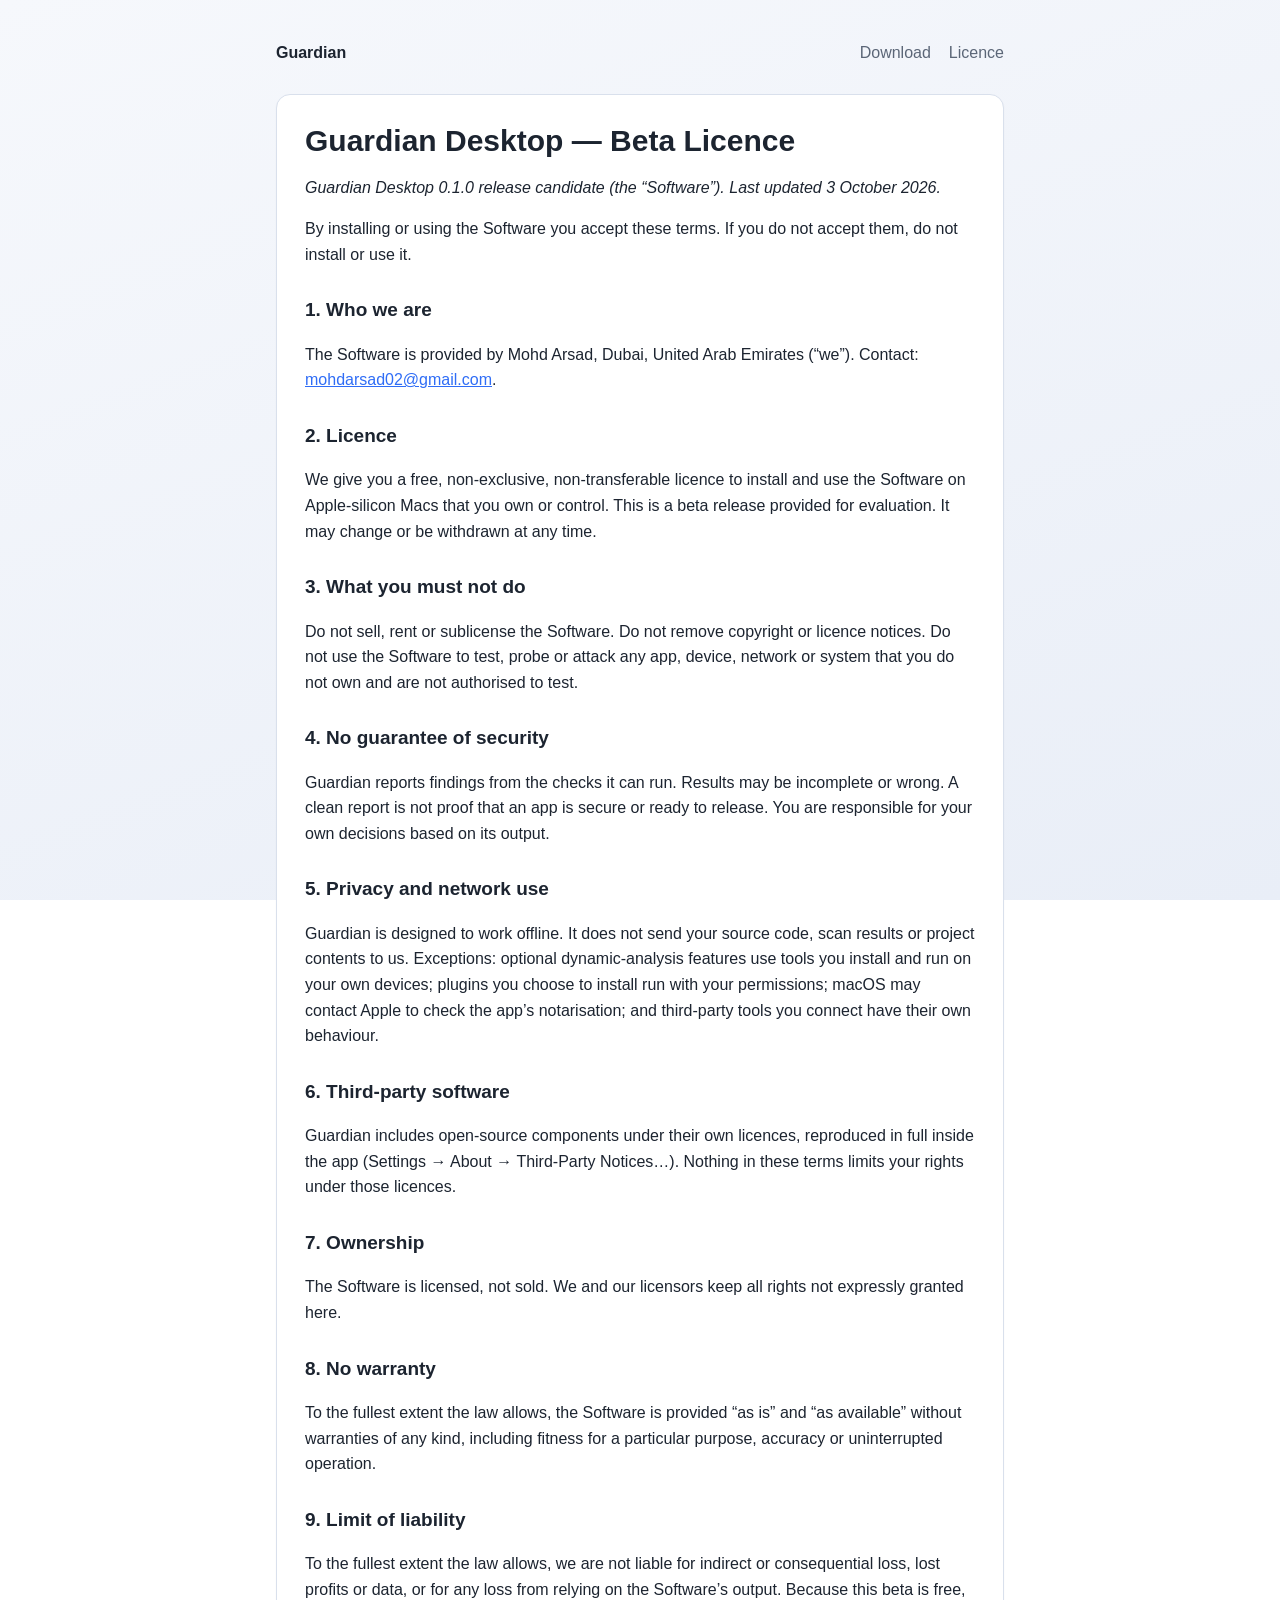
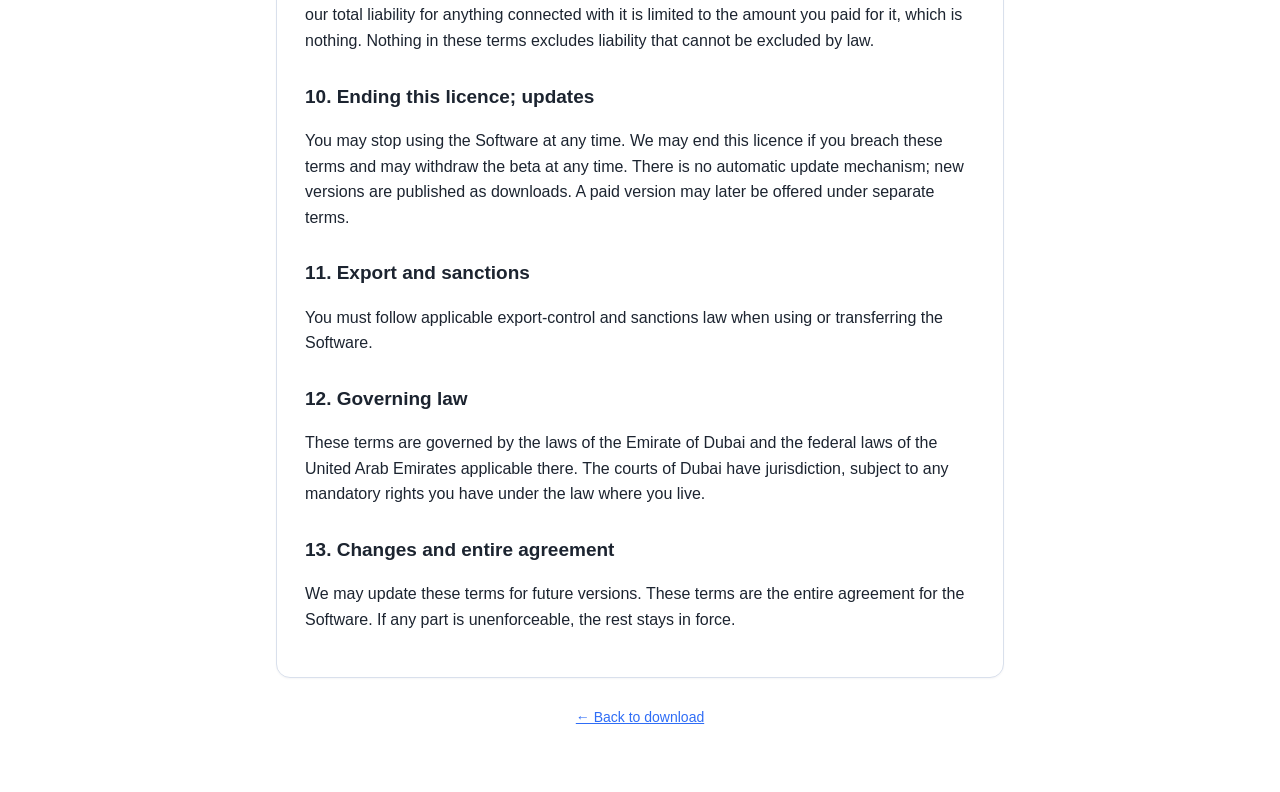
==== eula.html @ 235c5362 "Guardian 0.1.0rc1 free beta: download page, licence and DMG" ====
<!doctype html>
<html lang="en"><head><meta charset="utf-8"><meta name="viewport" content="width=device-width,initial-scale=1">
<title>Guardian Beta Licence</title>
<link rel="stylesheet" href="assets/style.css"></head><body><div class="wrap">
<header class="site"><a href="./">Guardian</a><nav><a href="./">Download</a><a href="eula.html">Licence</a></nav></header>
<div class="card">
<article id="guardian-licence">
  <h1>Guardian Desktop — Beta Licence</h1>
  <p><em>Guardian Desktop 0.1.0 release candidate (the &ldquo;Software&rdquo;). Last updated 3 October 2026.</em></p>
  <p>By installing or using the Software you accept these terms. If you do not accept them, do not
     install or use it.</p>

  <h2>1. Who we are</h2>
  <p>The Software is provided by Mohd Arsad, Dubai, United Arab Emirates (&ldquo;we&rdquo;).
     Contact: <a href="mailto:mohdarsad02@gmail.com">mohdarsad02@gmail.com</a>.</p>

  <h2>2. Licence</h2>
  <p>We give you a free, non-exclusive, non-transferable licence to install and use the Software on
     Apple-silicon Macs that you own or control. This is a beta release provided for evaluation. It
     may change or be withdrawn at any time.</p>

  <h2>3. What you must not do</h2>
  <p>Do not sell, rent or sublicense the Software. Do not remove copyright or licence notices. Do
     not use the Software to test, probe or attack any app, device, network or system that you do
     not own and are not authorised to test.</p>

  <h2>4. No guarantee of security</h2>
  <p>Guardian reports findings from the checks it can run. Results may be incomplete or wrong. A
     clean report is not proof that an app is secure or ready to release. You are responsible for
     your own decisions based on its output.</p>

  <h2>5. Privacy and network use</h2>
  <p>Guardian is designed to work offline. It does not send your source code, scan results or
     project contents to us. Exceptions: optional dynamic-analysis features use tools you install and
     run on your own devices; plugins you choose to install run with your permissions; macOS may
     contact Apple to check the app&rsquo;s notarisation; and third-party tools you connect have their
     own behaviour.</p>

  <h2>6. Third-party software</h2>
  <p>Guardian includes open-source components under their own licences, reproduced in full inside the
     app (Settings &rarr; About &rarr; Third-Party Notices&hellip;). Nothing in these terms limits your
     rights under those licences.</p>

  <h2>7. Ownership</h2>
  <p>The Software is licensed, not sold. We and our licensors keep all rights not expressly granted
     here.</p>

  <h2>8. No warranty</h2>
  <p>To the fullest extent the law allows, the Software is provided &ldquo;as is&rdquo; and &ldquo;as
     available&rdquo; without warranties of any kind, including fitness for a particular purpose,
     accuracy or uninterrupted operation.</p>

  <h2>9. Limit of liability</h2>
  <p>To the fullest extent the law allows, we are not liable for indirect or consequential loss, lost
     profits or data, or for any loss from relying on the Software&rsquo;s output. Because this beta
     is free, our total liability for anything connected with it is limited to the amount you paid
     for it, which is nothing. Nothing in these terms excludes liability that cannot be excluded by
     law.</p>

  <h2>10. Ending this licence; updates</h2>
  <p>You may stop using the Software at any time. We may end this licence if you breach these terms
     and may withdraw the beta at any time. There is no automatic update mechanism; new versions are
     published as downloads. A paid version may later be offered under separate terms.</p>

  <h2>11. Export and sanctions</h2>
  <p>You must follow applicable export-control and sanctions law when using or transferring the
     Software.</p>

  <h2>12. Governing law</h2>
  <p>These terms are governed by the laws of the Emirate of Dubai and the federal laws of the United
     Arab Emirates applicable there. The courts of Dubai have jurisdiction, subject to any
     mandatory rights you have under the law where you live.</p>

  <h2>13. Changes and entire agreement</h2>
  <p>We may update these terms for future versions. These terms are the entire agreement for the
     Software. If any part is unenforceable, the rest stays in force.</p>
</article>

</div>
<footer><a href="./">&larr; Back to download</a></footer>
</div></body></html>
---- assets/style.css ----
:root{--bg1:#f6f8fc;--bg2:#e9eef7;--ink:#1c2430;--mute:#5b6677;--card:#ffffff;--line:#d9e0ec;--accent:#2f6df6;--accent2:#5b8cff}
@media (prefers-color-scheme:dark){:root{--bg1:#0f141c;--bg2:#161d29;--ink:#e8edf5;--mute:#9aa6b8;--card:#1a2230;--line:#2a3447;--accent:#6e9bff;--accent2:#8fb0ff}}
*{box-sizing:border-box}html{-webkit-text-size-adjust:100%}
body{margin:0;font:16px/1.6 -apple-system,BlinkMacSystemFont,"Segoe UI",Roboto,Helvetica,Arial,sans-serif;color:var(--ink);background:linear-gradient(160deg,var(--bg1),var(--bg2)) fixed;min-height:100vh}
.wrap{max-width:760px;margin:0 auto;padding:40px 16px 64px}
header.site{display:flex;align-items:center;justify-content:space-between;margin-bottom:28px}
header.site a{color:var(--ink);text-decoration:none;font-weight:700}
header.site nav a{font-weight:500;color:var(--mute);margin-left:18px}
.card{background:var(--card);border:1px solid var(--line);border-radius:14px;padding:28px;box-shadow:0 1px 2px rgba(20,30,50,.04)}
h1{font-size:30px;line-height:1.2;margin:0 0 6px}h2{font-size:19px;margin:28px 0 6px}
.tag{display:inline-block;font-size:13px;color:var(--accent);border:1px solid var(--line);border-radius:999px;padding:2px 10px;margin-bottom:12px}
p,li{color:var(--ink)}.mute{color:var(--mute)}
.btn{display:inline-block;margin:14px 0 4px;padding:12px 22px;border-radius:10px;color:#fff;text-decoration:none;font-weight:600;background:linear-gradient(135deg,var(--accent),var(--accent2))}
code{font:13px/1.5 ui-monospace,SFMono-Regular,Menlo,monospace;background:var(--bg2);border-radius:6px;padding:2px 6px;word-break:break-all}
a{color:var(--accent)}footer{margin-top:28px;font-size:14px;color:var(--mute);text-align:center}
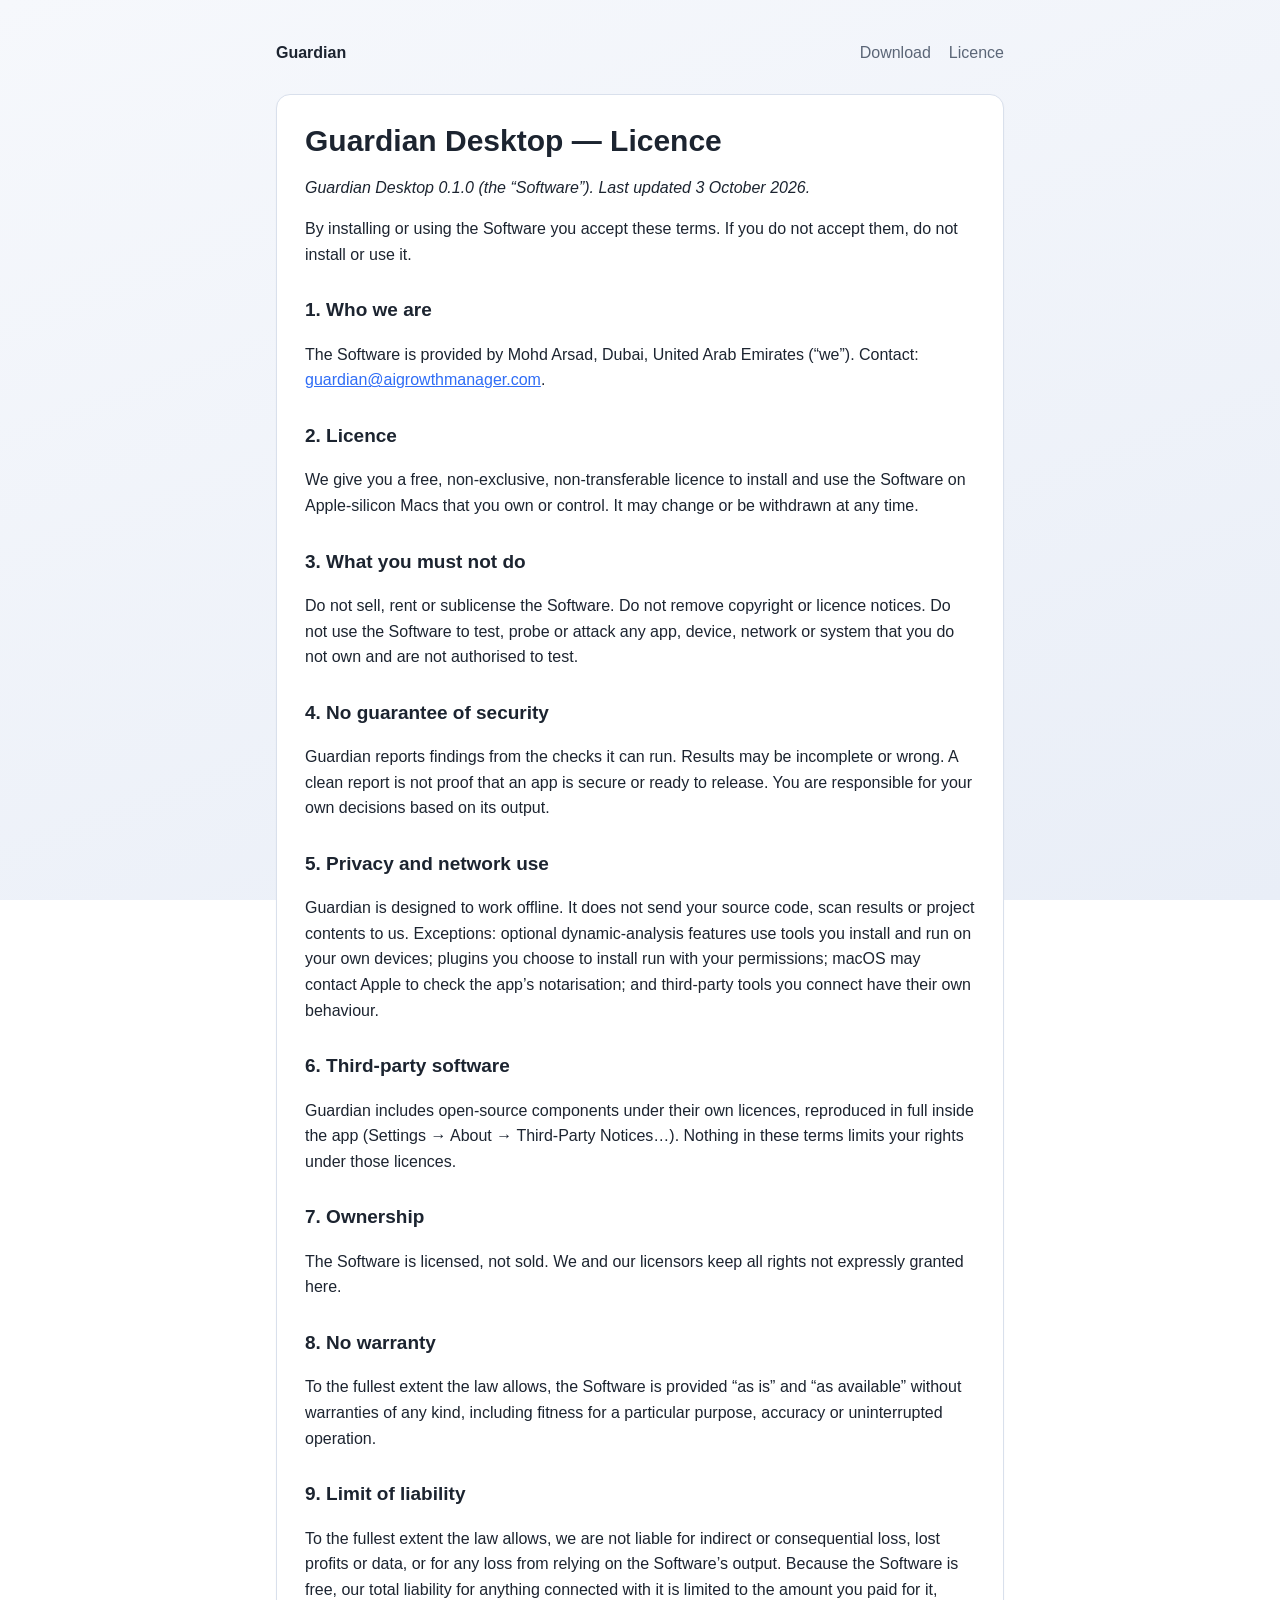
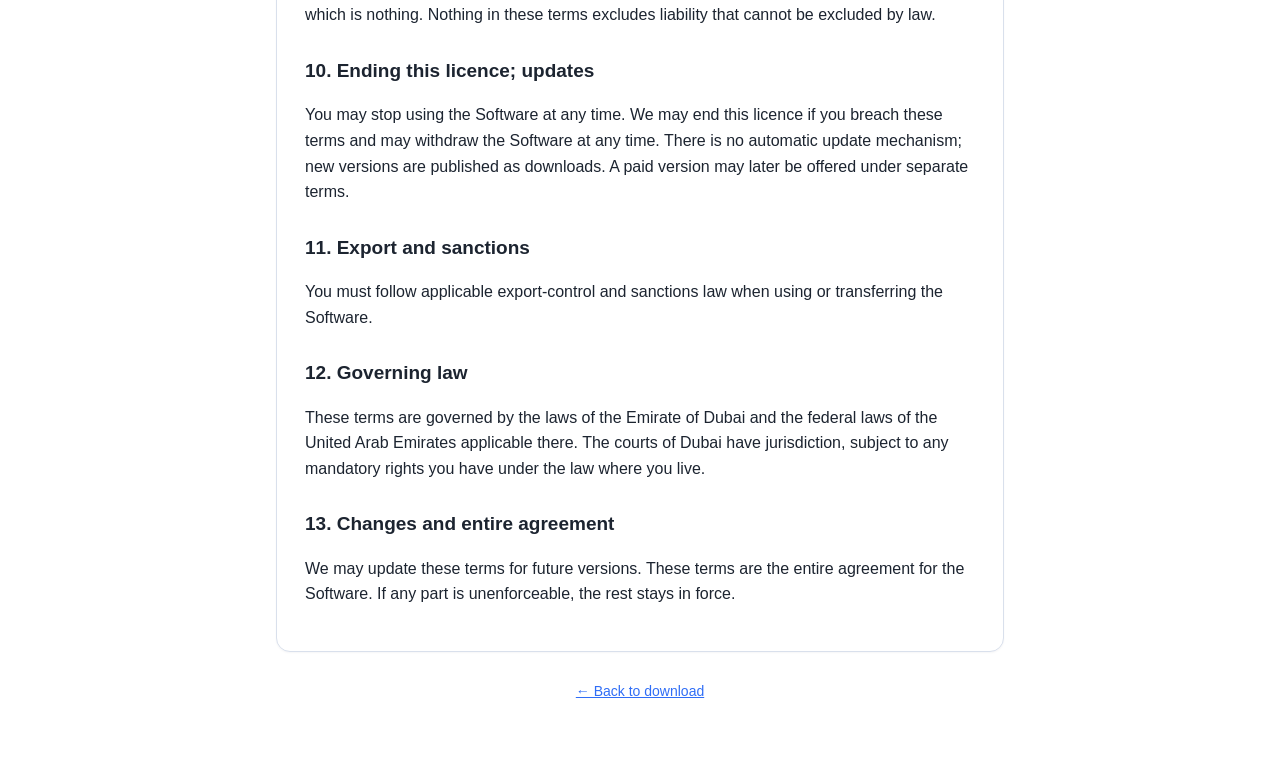
==== commit 728f0fab: "Update contact email and remove beta wording" ====
--- a/eula.html
+++ b/eula.html
@@ -1,23 +1,22 @@
 <!doctype html>
 <html lang="en"><head><meta charset="utf-8"><meta name="viewport" content="width=device-width,initial-scale=1">
-<title>Guardian Beta Licence</title>
+<title>Guardian Licence</title>
 <link rel="stylesheet" href="assets/style.css"></head><body><div class="wrap">
 <header class="site"><a href="./">Guardian</a><nav><a href="./">Download</a><a href="eula.html">Licence</a></nav></header>
 <div class="card">
 <article id="guardian-licence">
-  <h1>Guardian Desktop — Beta Licence</h1>
-  <p><em>Guardian Desktop 0.1.0 release candidate (the &ldquo;Software&rdquo;). Last updated 3 October 2026.</em></p>
+  <h1>Guardian Desktop — Licence</h1>
+  <p><em>Guardian Desktop 0.1.0 (the &ldquo;Software&rdquo;). Last updated 3 October 2026.</em></p>
   <p>By installing or using the Software you accept these terms. If you do not accept them, do not
      install or use it.</p>
 
   <h2>1. Who we are</h2>
   <p>The Software is provided by Mohd Arsad, Dubai, United Arab Emirates (&ldquo;we&rdquo;).
-     Contact: <a href="mailto:mohdarsad02@gmail.com">mohdarsad02@gmail.com</a>.</p>
+     Contact: <a href="mailto:guardian@aigrowthmanager.com">guardian@aigrowthmanager.com</a>.</p>
 
   <h2>2. Licence</h2>
   <p>We give you a free, non-exclusive, non-transferable licence to install and use the Software on
-     Apple-silicon Macs that you own or control. This is a beta release provided for evaluation. It
-     may change or be withdrawn at any time.</p>
+     Apple-silicon Macs that you own or control. It may change or be withdrawn at any time.</p>
 
   <h2>3. What you must not do</h2>
   <p>Do not sell, rent or sublicense the Software. Do not remove copyright or licence notices. Do
@@ -52,14 +51,14 @@
 
   <h2>9. Limit of liability</h2>
   <p>To the fullest extent the law allows, we are not liable for indirect or consequential loss, lost
-     profits or data, or for any loss from relying on the Software&rsquo;s output. Because this beta
+     profits or data, or for any loss from relying on the Software&rsquo;s output. Because the Software
      is free, our total liability for anything connected with it is limited to the amount you paid
      for it, which is nothing. Nothing in these terms excludes liability that cannot be excluded by
      law.</p>
 
   <h2>10. Ending this licence; updates</h2>
   <p>You may stop using the Software at any time. We may end this licence if you breach these terms
-     and may withdraw the beta at any time. There is no automatic update mechanism; new versions are
+     and may withdraw the Software at any time. There is no automatic update mechanism; new versions are
      published as downloads. A paid version may later be offered under separate terms.</p>
 
   <h2>11. Export and sanctions</h2>
